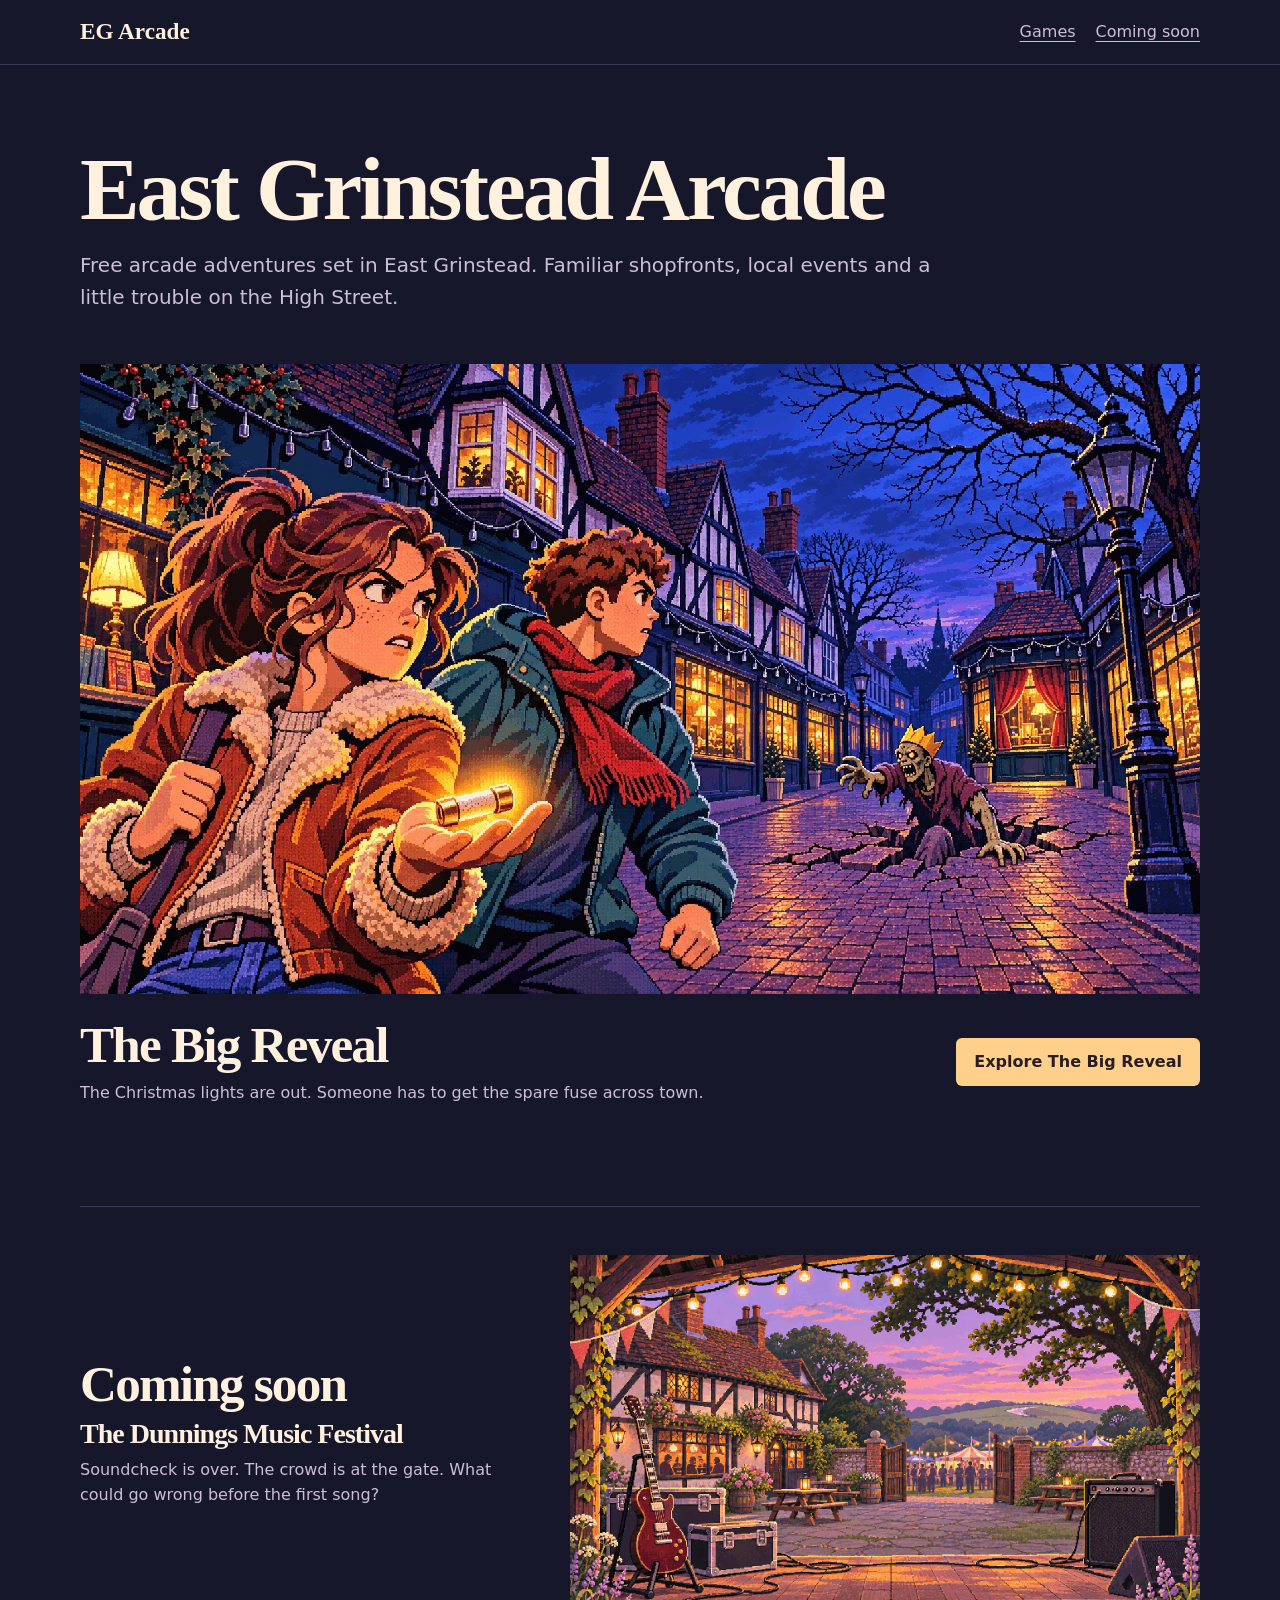
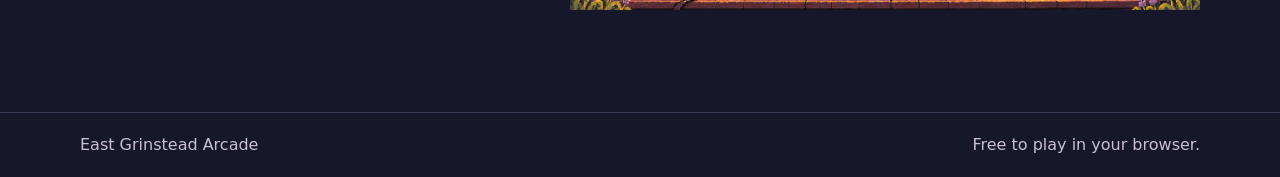
==== docs/index.html @ 41ddc4fb "Add Cloudflare Web Analytics with game start and finish page views The beacon goes on all three page" ====
<!doctype html>
<html lang="en-GB">
<head>
<meta charset="utf-8">
<meta name="referrer" content="strict-origin-when-cross-origin">
<meta http-equiv="Content-Security-Policy" content="default-src 'none'; base-uri 'none'; form-action 'none'; object-src 'none'; script-src https://static.cloudflareinsights.com; style-src 'self'; img-src 'self'; connect-src https://cloudflareinsights.com">
<meta name="viewport" content="width=device-width, initial-scale=1">
<meta name="theme-color" content="#17172b">
<link rel="icon" href="./favicon.ico" sizes="16x16 32x32 48x48" type="image/x-icon">
<title>East Grinstead Arcade · Free browser games</title>
<meta name="description" content="Free arcade games set in East Grinstead, inspired by its streets, shops and local events.">
<meta property="og:title" content="East Grinstead Arcade · Free browser games">
<meta property="og:description" content="Free arcade games set in East Grinstead, inspired by its streets, shops and local events.">
<meta property="og:image" content="https://descalzi.github.io/egarcade/media/big-reveal-poster.png">
<link rel="stylesheet" href="./arcade.css">
<!-- Cloudflare Web Analytics: replace YOUR_CLOUDFLARE_WEB_ANALYTICS_TOKEN with the site token from the Cloudflare dashboard. -->
<script defer src="https://static.cloudflareinsights.com/beacon.min.js" data-cf-beacon='{"token": "YOUR_CLOUDFLARE_WEB_ANALYTICS_TOKEN"}'></script>
</head>
<body>
<a class="skip" href="#main">Skip to main content</a>
<header><div class="wrap"><a class="brand" href="./" aria-label="East Grinstead Arcade home">EG Arcade</a>
<nav aria-label="Main"><a href="#games">Games</a><a href="#next">Coming soon</a></nav></div></header>
<main id="main" class="wrap" tabindex="-1">
  <div class="intro">
    <h1>East Grinstead Arcade</h1>
    <p>Free arcade adventures set in East Grinstead. Familiar shopfronts, local events and a little trouble on the High Street.</p>
  </div>
  <section id="games" class="featured" aria-labelledby="featured-title">
    <picture class="poster">
  <source type="image/webp" srcset="media/big-reveal-poster-small.webp 560w, media/big-reveal-poster.webp 1120w" sizes="(max-width: 600px) 92vw, (max-width: 1216px) 92vw, 1120px">
  <source media="(max-width: 600px)" srcset="media/big-reveal-poster-small.png">
  <img src="media/big-reveal-poster.png" width="1120" height="630" fetchpriority="high" alt="Lizzy holds a glowing spare fuse beside George on the High Street.">
</picture>
    <div class="title-row">
      <div class="story-copy">
        <h2 id="featured-title">The Big Reveal</h2>
        <p>The Christmas lights are out. Someone has to get the spare fuse across town.</p>
      </div>
      <a class="action" href="the-big-reveal/">Explore The Big Reveal</a>
    </div>
  </section>
  <section class="section split" id="next" aria-labelledby="next-title">
    <div class="story-copy">
      <h2 id="next-title">Coming soon</h2>
      <h3>The Dunnings Music Festival</h3>
      <p>Soundcheck is over. The crowd is at the gate. What could go wrong before the first song?</p>
    </div>
    <img class="poster" src="media/dunnings-teaser.png" width="760" height="428" loading="lazy" alt="A guitar on an empty festival stage looking out over a pub courtyard at dusk.">
  </section>
</main>
<footer><div class="wrap"><span>East Grinstead Arcade</span><span>Free to play in your browser.</span></div></footer>
</body>
</html>
---- docs/arcade.css ----
:root {
  color-scheme: dark;
  --bg: #17172b;
  --surface: #22243d;
  --line: #393b57;
  --control: #8889aa;
  --text: #fff1dd;
  --muted: #c9bfd7;
  --amber: #ffd08a;
  --ink: #281c25;
  --gutter: clamp(16px, 4vw, 48px);
  accent-color: var(--amber);
  caret-color: var(--amber);
  scrollbar-color: var(--control) var(--bg);
}
* { box-sizing: border-box; }
body { margin: 0; background: var(--bg); color: var(--text); font: 1rem/1.6 system-ui, sans-serif; }
.wrap { width: min(100% - 2 * var(--gutter), 1120px); margin-inline: auto; }
a { color: inherit; text-underline-offset: .25em; }
a:hover { text-decoration-thickness: 2px; }
:focus-visible { outline: 3px solid var(--amber); outline-offset: 4px; }
::selection { background: var(--amber); color: var(--ink); }
.skip { position: absolute; inset: 8px auto auto 12px; z-index: 2; padding: 8px; background: var(--bg); transform: translateY(-180%); }
.skip:focus { transform: none; }
header { border-bottom: 1px solid var(--line); }
header .wrap, footer .wrap { min-height: 64px; display: flex; flex-wrap: wrap; align-items: center; justify-content: space-between; gap: 8px 24px; }
nav { display: flex; flex-wrap: wrap; gap: 8px 20px; }
.brand { font: 700 1.45rem/1 Georgia, serif; text-decoration: none; display: inline-flex; align-items: center; min-height: 44px; }
nav a { display: inline-flex; align-items: center; min-height: 44px; color: var(--muted); }
main { padding-block: clamp(32px, 6vw, 84px) clamp(56px, 8vw, 104px); }
h1,h2,h3 { font-family: Georgia, serif; line-height: 1.06; letter-spacing: -.035em; margin: 0; text-wrap: balance; }
h1 { font-size: clamp(2.75rem, 7vw, 5.8rem); }
h2 { font-size: clamp(1.9rem, 4vw, 3.2rem); }
h3 { font-size: clamp(1.25rem, 2.4vw, 1.75rem); }
p { margin: 0; max-width: 68ch; text-wrap: pretty; }
.intro { display: grid; gap: 12px; margin-bottom: clamp(28px, 4vw, 52px); }
.intro p { font-size: clamp(1.05rem, 2vw, 1.25rem); color: var(--muted); }
img, picture { display: block; width: 100%; height: auto; }
figure { margin: 0; }
figcaption { margin-top: 8px; color: var(--muted); font-size: .9rem; }
.poster { background: var(--surface); }
.title-row { display: flex; flex-wrap: wrap; justify-content: space-between; align-items: center; gap: 16px 32px; }
.story-copy { display: grid; gap: 8px; }
.story-copy p { color: var(--muted); }
.featured .title-row { margin-top: 24px; }
.action { display: inline-flex; align-items: center; justify-content: center; min-height: 48px; width: fit-content; padding: 9px 18px; background: var(--amber); color: var(--ink); border-radius: 6px; font-weight: 750; text-decoration: none; touch-action: manipulation; }
.action:hover { background: #ffe1ad; }
.action:active { background: #efb972; }
.arcade-play {
  --edge: #a5614c;
  --face: #ffd08a;
  --step: polygon(6px 0, calc(100% - 6px) 0, calc(100% - 6px) 3px, calc(100% - 3px) 3px,
    calc(100% - 3px) 6px, 100% 6px, 100% calc(100% - 6px), calc(100% - 3px) calc(100% - 6px),
    calc(100% - 3px) calc(100% - 3px), calc(100% - 6px) calc(100% - 3px), calc(100% - 6px) 100%,
    6px 100%, 6px calc(100% - 3px), 3px calc(100% - 3px), 3px calc(100% - 6px), 0 calc(100% - 6px),
    0 6px, 3px 6px, 3px 3px, 6px 3px);
  position: relative;
  isolation: isolate;
  display: inline-flex;
  align-items: center;
  gap: 12px;
  width: fit-content;
  min-height: 48px;
  padding: 9px 20px;
  color: var(--ink);
  font-weight: 800;
  text-decoration: none;
  touch-action: manipulation;
}
.arcade-play::before, .arcade-play::after {
  content: "";
  position: absolute;
  clip-path: var(--step);
  pointer-events: none;
}
.arcade-play::before { inset: 0; z-index: -2; background: var(--edge); }
.arcade-play::after {
  inset: 3px;
  z-index: -1;
  background: var(--face);
  box-shadow: inset 0 2px #ffe9b9, inset 0 -3px #cf8e5f;
}
.arcade-play:hover { --face: #ffe1a8; }
.arcade-play:active { --face: #edb779; }
.arcade-play-icon {
  width: 12px;
  height: 14px;
  background: currentColor;
  clip-path: polygon(0 0, 3px 0, 3px 2px, 6px 2px, 6px 4px, 9px 4px, 9px 6px, 12px 6px, 12px 8px,
    9px 8px, 9px 10px, 6px 10px, 6px 12px, 3px 12px, 3px 14px, 0 14px);
}
.section-play { margin-top: 24px; }
.section { margin-top: clamp(48px, 8vw, 100px); padding-top: clamp(24px, 4vw, 48px); border-top: 1px solid var(--line); }
.split { display: grid; gap: 24px 40px; align-items: center; }
.split .story-copy { align-content: start; }
.game-intro { display: grid; gap: clamp(16px, 3vw, 32px); }
.game-intro > p { color: var(--muted); }
.game-intro .title-row h1 { font-size: clamp(2.75rem, 7vw, 5.4rem); }
.gallery { display: grid; gap: 24px; margin-top: 24px; }
.gallery img { image-rendering: pixelated; }
.controls { display: grid; gap: 20px 32px; margin: 24px 0 0; }
.controls dt { font-weight: bold; margin-bottom: 4px; }
.controls dd { margin: 0; color: var(--muted); }
footer { border-top: 1px solid var(--line); color: var(--muted); }
footer .wrap { padding-block: 12px; }
@media (min-width: 760px) {
  .split { grid-template-columns: minmax(0, 5fr) minmax(0, 7fr); }
  .gallery, .controls { grid-template-columns: repeat(2, minmax(0, 1fr)); }
}
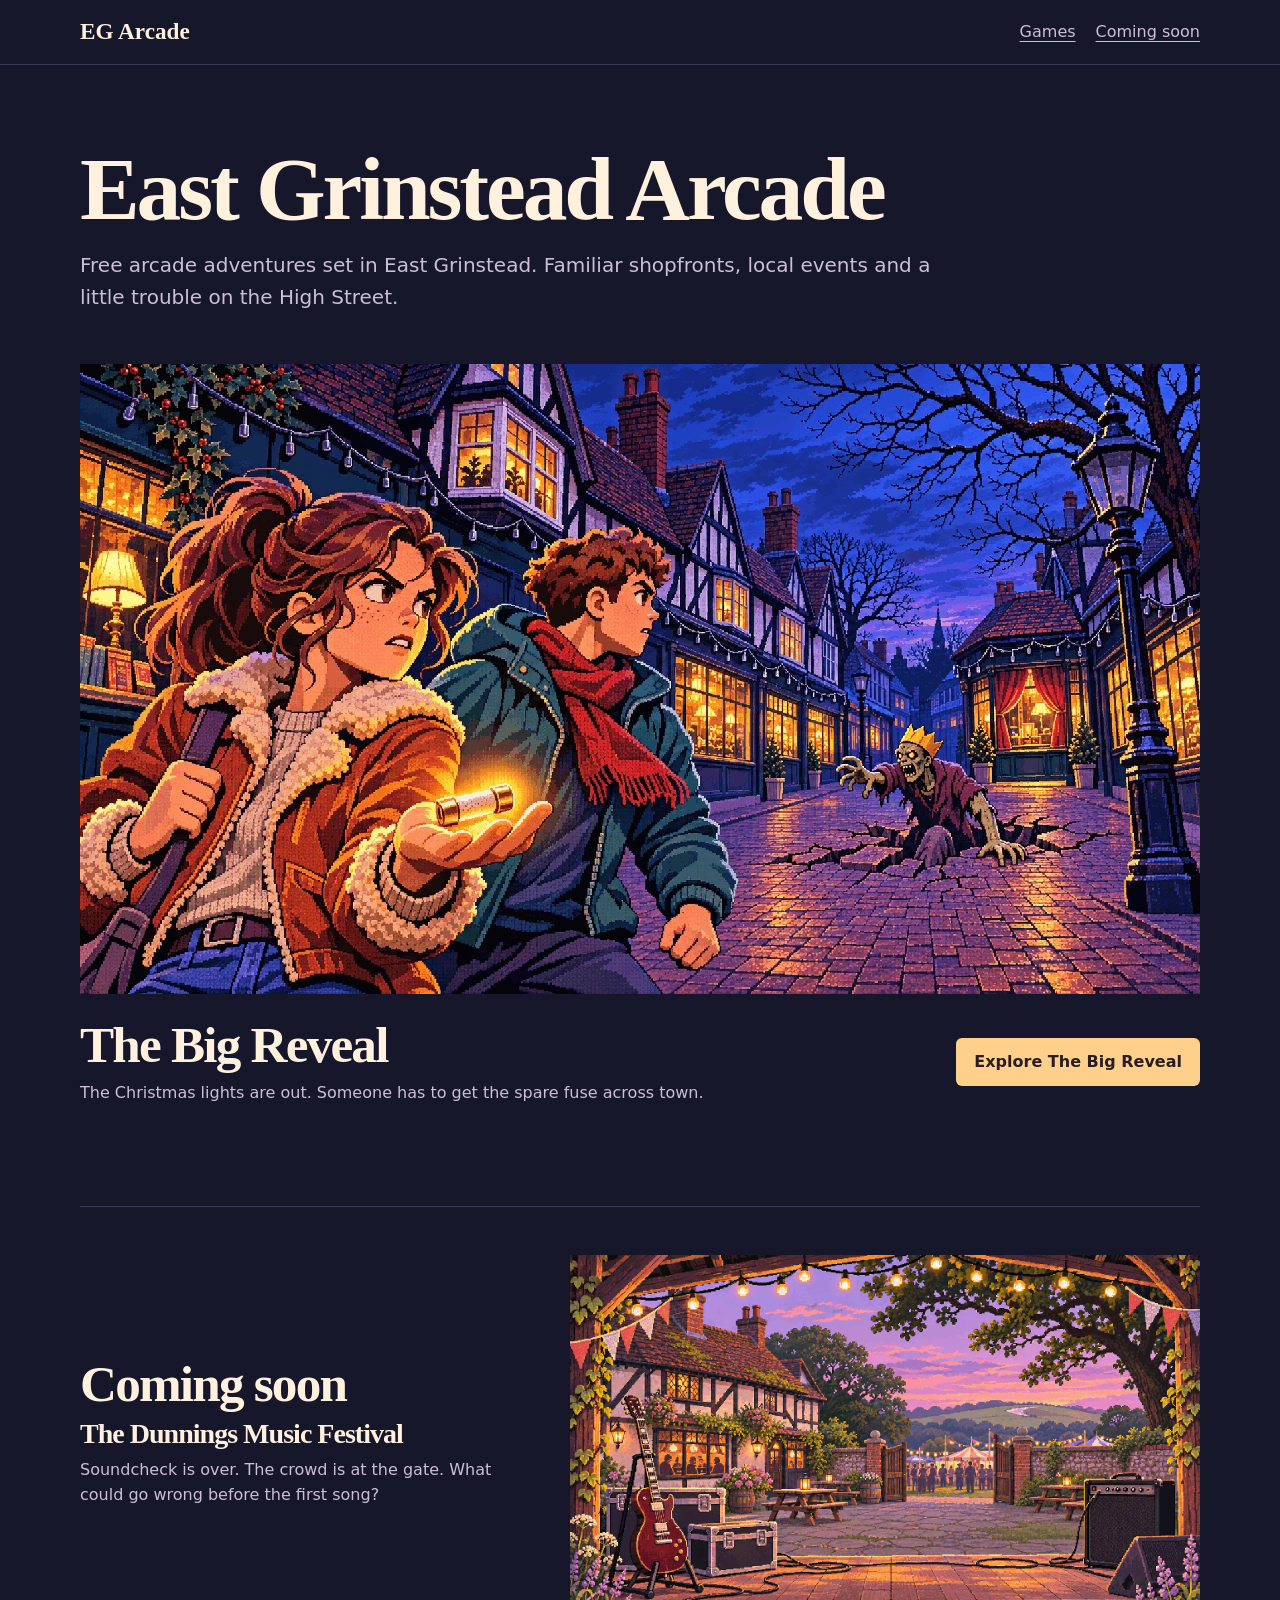
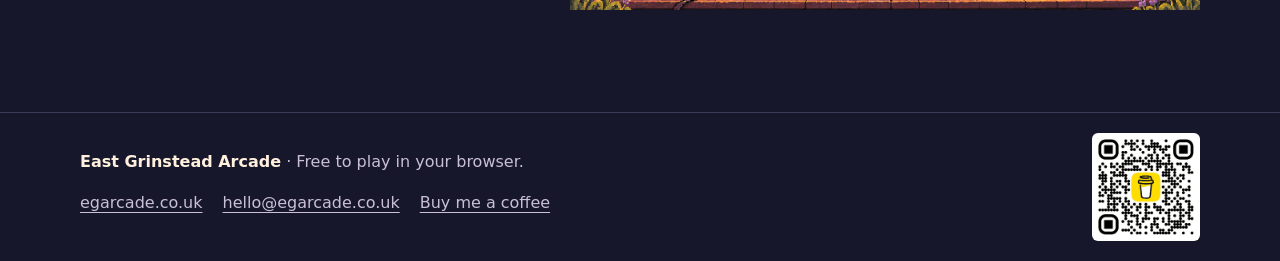
==== commit 0d8a3006: "Add contact footer and point share links at egarcade.co.uk Footer on every page with the domain, hel" ====
--- a/docs/index.html
+++ b/docs/index.html
@@ -11,10 +11,8 @@
 <meta name="description" content="Free arcade games set in East Grinstead, inspired by its streets, shops and local events.">
 <meta property="og:title" content="East Grinstead Arcade · Free browser games">
 <meta property="og:description" content="Free arcade games set in East Grinstead, inspired by its streets, shops and local events.">
-<meta property="og:image" content="https://descalzi.github.io/egarcade/media/big-reveal-poster.png">
+<meta property="og:image" content="https://egarcade.co.uk/media/big-reveal-poster.png">
 <link rel="stylesheet" href="./arcade.css">
-<!-- Cloudflare Web Analytics: replace YOUR_CLOUDFLARE_WEB_ANALYTICS_TOKEN with the site token from the Cloudflare dashboard. -->
-<script defer src="https://static.cloudflareinsights.com/beacon.min.js" data-cf-beacon='{"token": "YOUR_CLOUDFLARE_WEB_ANALYTICS_TOKEN"}'></script>
 </head>
 <body>
 <a class="skip" href="#main">Skip to main content</a>
@@ -48,6 +46,10 @@
     <img class="poster" src="media/dunnings-teaser.png" width="760" height="428" loading="lazy" alt="A guitar on an empty festival stage looking out over a pub courtyard at dusk.">
   </section>
 </main>
-<footer><div class="wrap"><span>East Grinstead Arcade</span><span>Free to play in your browser.</span></div></footer>
+<footer><div class="wrap">
+  <div class="footer-copy"><p><strong>East Grinstead Arcade</strong> · Free to play in your browser.</p>
+  <ul class="footer-links" aria-label="Contact and support"><li><a href="https://egarcade.co.uk/">egarcade.co.uk</a></li><li><a href="mailto:hello@egarcade.co.uk">hello@egarcade.co.uk</a></li><li><a href="https://buymeacoffee.com/martindesc">Buy me a coffee</a></li></ul></div>
+  <a class="footer-qr" href="https://buymeacoffee.com/martindesc"><img src="media/buy-me-a-coffee-qr.png" width="96" height="96" loading="lazy" alt="QR code for Buy Me a Coffee"></a>
+</div></footer>
 </body>
 </html>
--- a/docs/arcade.css
+++ b/docs/arcade.css
@@ -102,8 +102,15 @@
 .controls dt { font-weight: bold; margin-bottom: 4px; }
 .controls dd { margin: 0; color: var(--muted); }
 footer { border-top: 1px solid var(--line); color: var(--muted); }
-footer .wrap { padding-block: 12px; }
+footer .wrap { padding-block: 20px; }
+footer strong { color: var(--text); }
+.footer-copy { display: grid; gap: 6px; }
+.footer-links { display: flex; flex-wrap: wrap; gap: 0 20px; margin: 0; padding: 0; list-style: none; }
+.footer-links a { display: inline-flex; align-items: center; min-height: 44px; }
+.footer-qr { display: none; padding: 6px; background: #fff; border-radius: 6px; }
+.footer-qr img { width: 96px; height: 96px; }
 @media (min-width: 760px) {
   .split { grid-template-columns: minmax(0, 5fr) minmax(0, 7fr); }
   .gallery, .controls { grid-template-columns: repeat(2, minmax(0, 1fr)); }
+  .footer-qr { display: block; }
 }
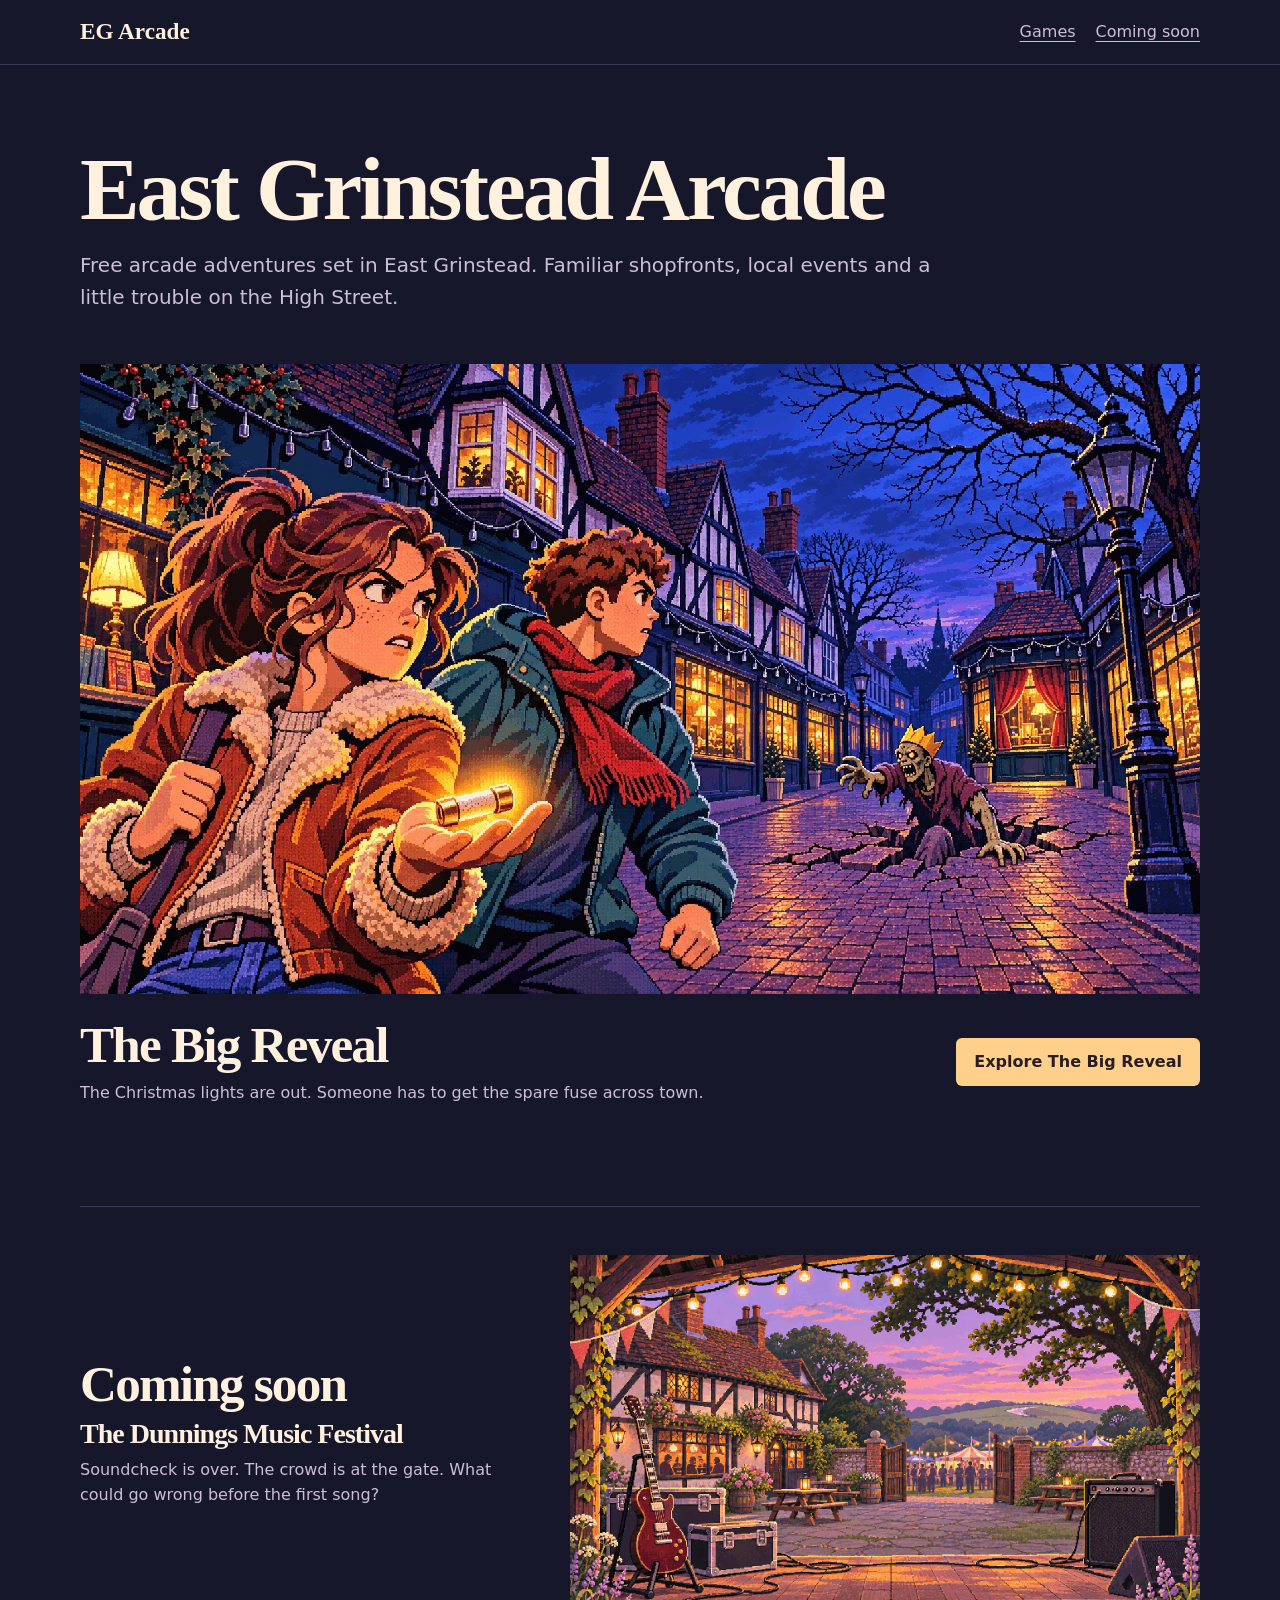
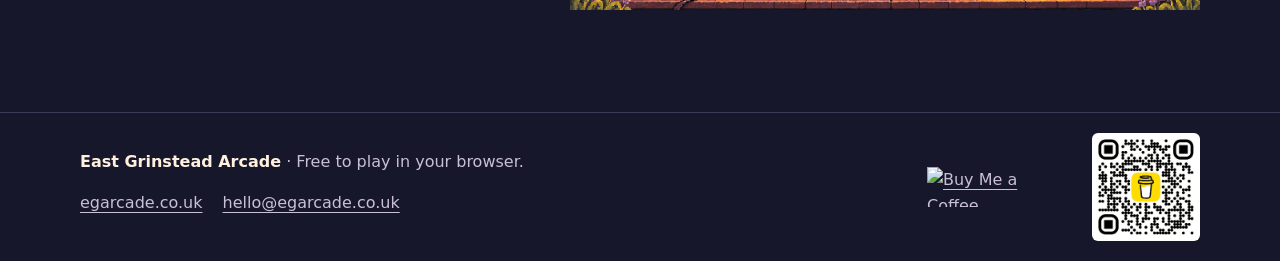
==== commit 2363c96b: "Use the official Buy Me a Coffee button on the home page The button image loads from cdn.buymeacoffe" ====
--- a/docs/index.html
+++ b/docs/index.html
@@ -3,7 +3,7 @@
 <head>
 <meta charset="utf-8">
 <meta name="referrer" content="strict-origin-when-cross-origin">
-<meta http-equiv="Content-Security-Policy" content="default-src 'none'; base-uri 'none'; form-action 'none'; object-src 'none'; script-src https://static.cloudflareinsights.com; style-src 'self'; img-src 'self'; connect-src https://cloudflareinsights.com">
+<meta http-equiv="Content-Security-Policy" content="default-src 'none'; base-uri 'none'; form-action 'none'; object-src 'none'; script-src https://static.cloudflareinsights.com; style-src 'self'; img-src 'self' https://cdn.buymeacoffee.com; connect-src https://cloudflareinsights.com">
 <meta name="viewport" content="width=device-width, initial-scale=1">
 <meta name="theme-color" content="#17172b">
 <link rel="icon" href="./favicon.ico" sizes="16x16 32x32 48x48" type="image/x-icon">
@@ -48,8 +48,11 @@
 </main>
 <footer><div class="wrap">
   <div class="footer-copy"><p><strong>East Grinstead Arcade</strong> · Free to play in your browser.</p>
-  <ul class="footer-links" aria-label="Contact and support"><li><a href="https://egarcade.co.uk/">egarcade.co.uk</a></li><li><a href="mailto:hello@egarcade.co.uk">hello@egarcade.co.uk</a></li><li><a href="https://buymeacoffee.com/martindesc">Buy me a coffee</a></li></ul></div>
-  <a class="footer-qr" href="https://buymeacoffee.com/martindesc"><img src="media/buy-me-a-coffee-qr.png" width="96" height="96" loading="lazy" alt="QR code for Buy Me a Coffee"></a>
+  <ul class="footer-links" aria-label="Contact and support"><li><a href="https://egarcade.co.uk/">egarcade.co.uk</a></li><li><a href="mailto:hello@egarcade.co.uk">hello@egarcade.co.uk</a></li></ul></div>
+  <div class="footer-support">
+    <a class="bmc-button" href="https://www.buymeacoffee.com/martindesc" target="_blank" rel="noopener"><img src="https://cdn.buymeacoffee.com/buttons/v2/default-yellow.png" width="145" height="40" loading="lazy" alt="Buy Me a Coffee"></a>
+    <a class="footer-qr" href="https://www.buymeacoffee.com/martindesc" target="_blank" rel="noopener"><img src="media/buy-me-a-coffee-qr.png" width="96" height="96" loading="lazy" alt="QR code for Buy Me a Coffee"></a>
+  </div>
 </div></footer>
 </body>
 </html>
--- a/docs/arcade.css
+++ b/docs/arcade.css
@@ -107,6 +107,9 @@
 .footer-copy { display: grid; gap: 6px; }
 .footer-links { display: flex; flex-wrap: wrap; gap: 0 20px; margin: 0; padding: 0; list-style: none; }
 .footer-links a { display: inline-flex; align-items: center; min-height: 44px; }
+.footer-support { display: flex; align-items: center; gap: 20px; }
+.bmc-button { display: block; border-radius: 8px; }
+.bmc-button img { width: 145px; height: 40px; }
 .footer-qr { display: none; padding: 6px; background: #fff; border-radius: 6px; }
 .footer-qr img { width: 96px; height: 96px; }
 @media (min-width: 760px) {
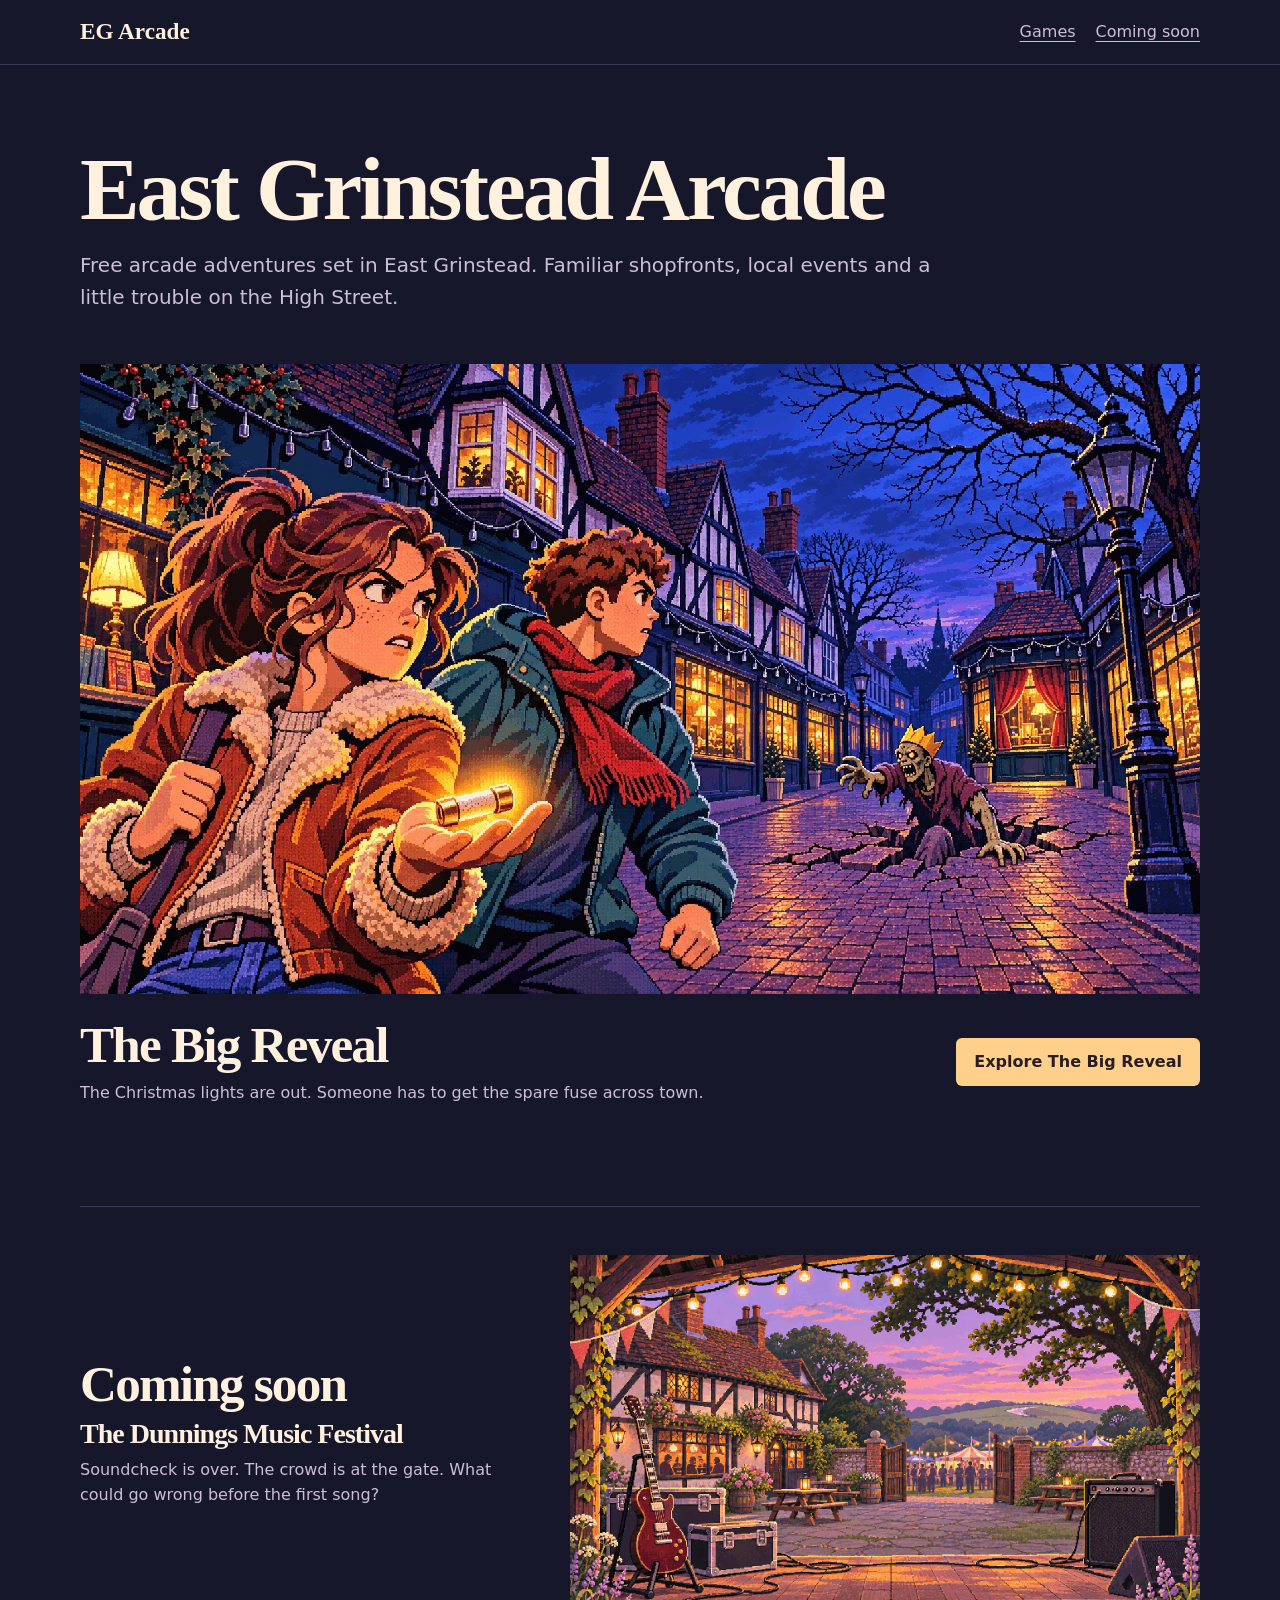
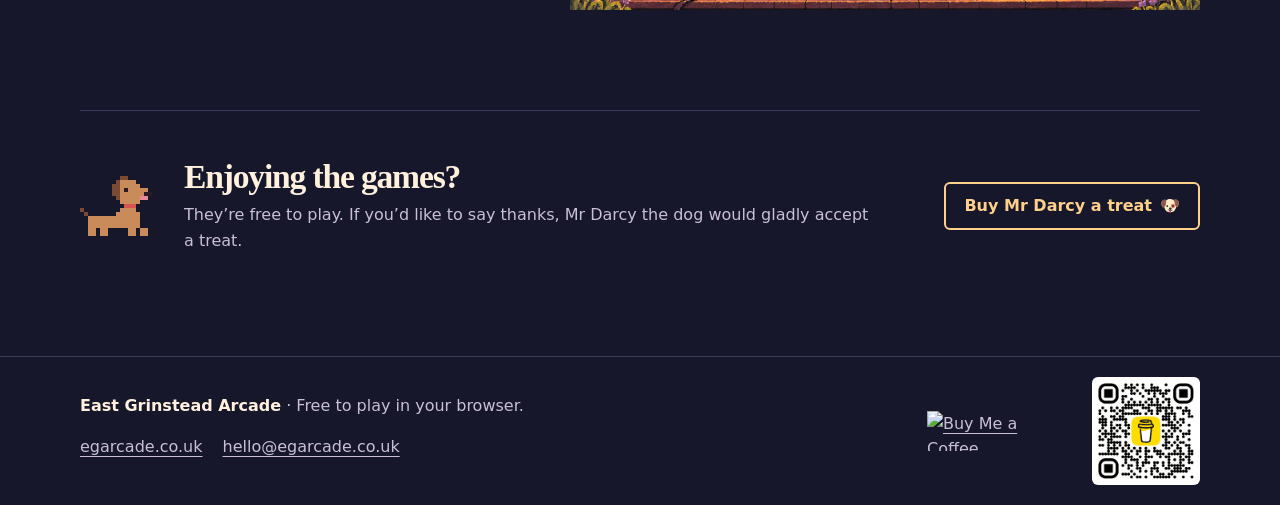
==== commit d1f7934d: "Add a Mr Darcy support section to the home page A short, friendly note below the games with a small " ====
--- a/docs/index.html
+++ b/docs/index.html
@@ -45,6 +45,14 @@
     </div>
     <img class="poster" src="media/dunnings-teaser.png" width="760" height="428" loading="lazy" alt="A guitar on an empty festival stage looking out over a pub courtyard at dusk.">
   </section>
+  <section class="section support" aria-labelledby="support-title">
+    <svg class="darcy" viewBox="0 0 20 15" width="80" height="60" shape-rendering="crispEdges" aria-hidden="true" focusable="false"><rect x="10" y="0" width="2" height="1" fill="#7a4a32"/><rect x="9" y="1" width="1" height="1" fill="#7a4a32"/><rect x="10" y="1" width="4" height="1" fill="#c98b5a"/><rect x="8" y="2" width="2" height="1" fill="#7a4a32"/><rect x="10" y="2" width="5" height="1" fill="#c98b5a"/><rect x="8" y="3" width="2" height="1" fill="#7a4a32"/><rect x="10" y="3" width="1" height="1" fill="#c98b5a"/><rect x="11" y="3" width="1" height="1" fill="#281c25"/><rect x="12" y="3" width="5" height="1" fill="#c98b5a"/><rect x="8" y="4" width="2" height="1" fill="#7a4a32"/><rect x="10" y="4" width="6" height="1" fill="#c98b5a"/><rect x="16" y="4" width="2" height="1" fill="#281c25"/><rect x="9" y="5" width="1" height="1" fill="#7a4a32"/><rect x="10" y="5" width="5" height="1" fill="#c98b5a"/><rect x="15" y="5" width="2" height="1" fill="#e88a9a"/><rect x="10" y="6" width="5" height="1" fill="#c98b5a"/><rect x="11" y="7" width="3" height="1" fill="#d9534f"/><rect x="0" y="8" width="1" height="1" fill="#7a4a32"/><rect x="10" y="8" width="4" height="1" fill="#c98b5a"/><rect x="1" y="9" width="1" height="1" fill="#7a4a32"/><rect x="9" y="9" width="6" height="1" fill="#c98b5a"/><rect x="2" y="10" width="13" height="1" fill="#c98b5a"/><rect x="2" y="11" width="13" height="1" fill="#c98b5a"/><rect x="2" y="12" width="13" height="1" fill="#c98b5a"/><rect x="2" y="13" width="2" height="1" fill="#c98b5a"/><rect x="5" y="13" width="2" height="1" fill="#c98b5a"/><rect x="12" y="13" width="2" height="1" fill="#c98b5a"/><rect x="15" y="13" width="2" height="1" fill="#c98b5a"/><rect x="2" y="14" width="2" height="1" fill="#c98b5a"/><rect x="5" y="14" width="2" height="1" fill="#c98b5a"/><rect x="12" y="14" width="2" height="1" fill="#c98b5a"/><rect x="15" y="14" width="2" height="1" fill="#c98b5a"/></svg>
+    <div class="story-copy">
+      <h2 id="support-title">Enjoying the games?</h2>
+      <p>They’re free to play. If you’d like to say thanks, Mr Darcy the dog would gladly accept a treat.</p>
+    </div>
+    <a class="support-link" href="https://www.buymeacoffee.com/martindesc" target="_blank" rel="noopener">Buy Mr Darcy a treat <span aria-hidden="true">🐶</span></a>
+  </section>
 </main>
 <footer><div class="wrap">
   <div class="footer-copy"><p><strong>East Grinstead Arcade</strong> · Free to play in your browser.</p>
--- a/docs/arcade.css
+++ b/docs/arcade.css
@@ -101,6 +101,12 @@
 .controls { display: grid; gap: 20px 32px; margin: 24px 0 0; }
 .controls dt { font-weight: bold; margin-bottom: 4px; }
 .controls dd { margin: 0; color: var(--muted); }
+.support { display: flex; flex-wrap: wrap; align-items: center; gap: 16px 24px; }
+.support .story-copy { flex: 1 1 280px; }
+.support h2 { font-size: clamp(1.5rem, 3vw, 2.1rem); }
+.darcy { flex: none; width: 80px; height: 60px; }
+.support-link { display: inline-flex; align-items: center; gap: 8px; min-height: 48px; padding: 9px 18px; border: 2px solid var(--amber); border-radius: 6px; color: var(--amber); font-weight: 750; text-decoration: none; touch-action: manipulation; }
+.support-link:hover { background: rgba(255, 208, 138, .12); }
 footer { border-top: 1px solid var(--line); color: var(--muted); }
 footer .wrap { padding-block: 20px; }
 footer strong { color: var(--text); }
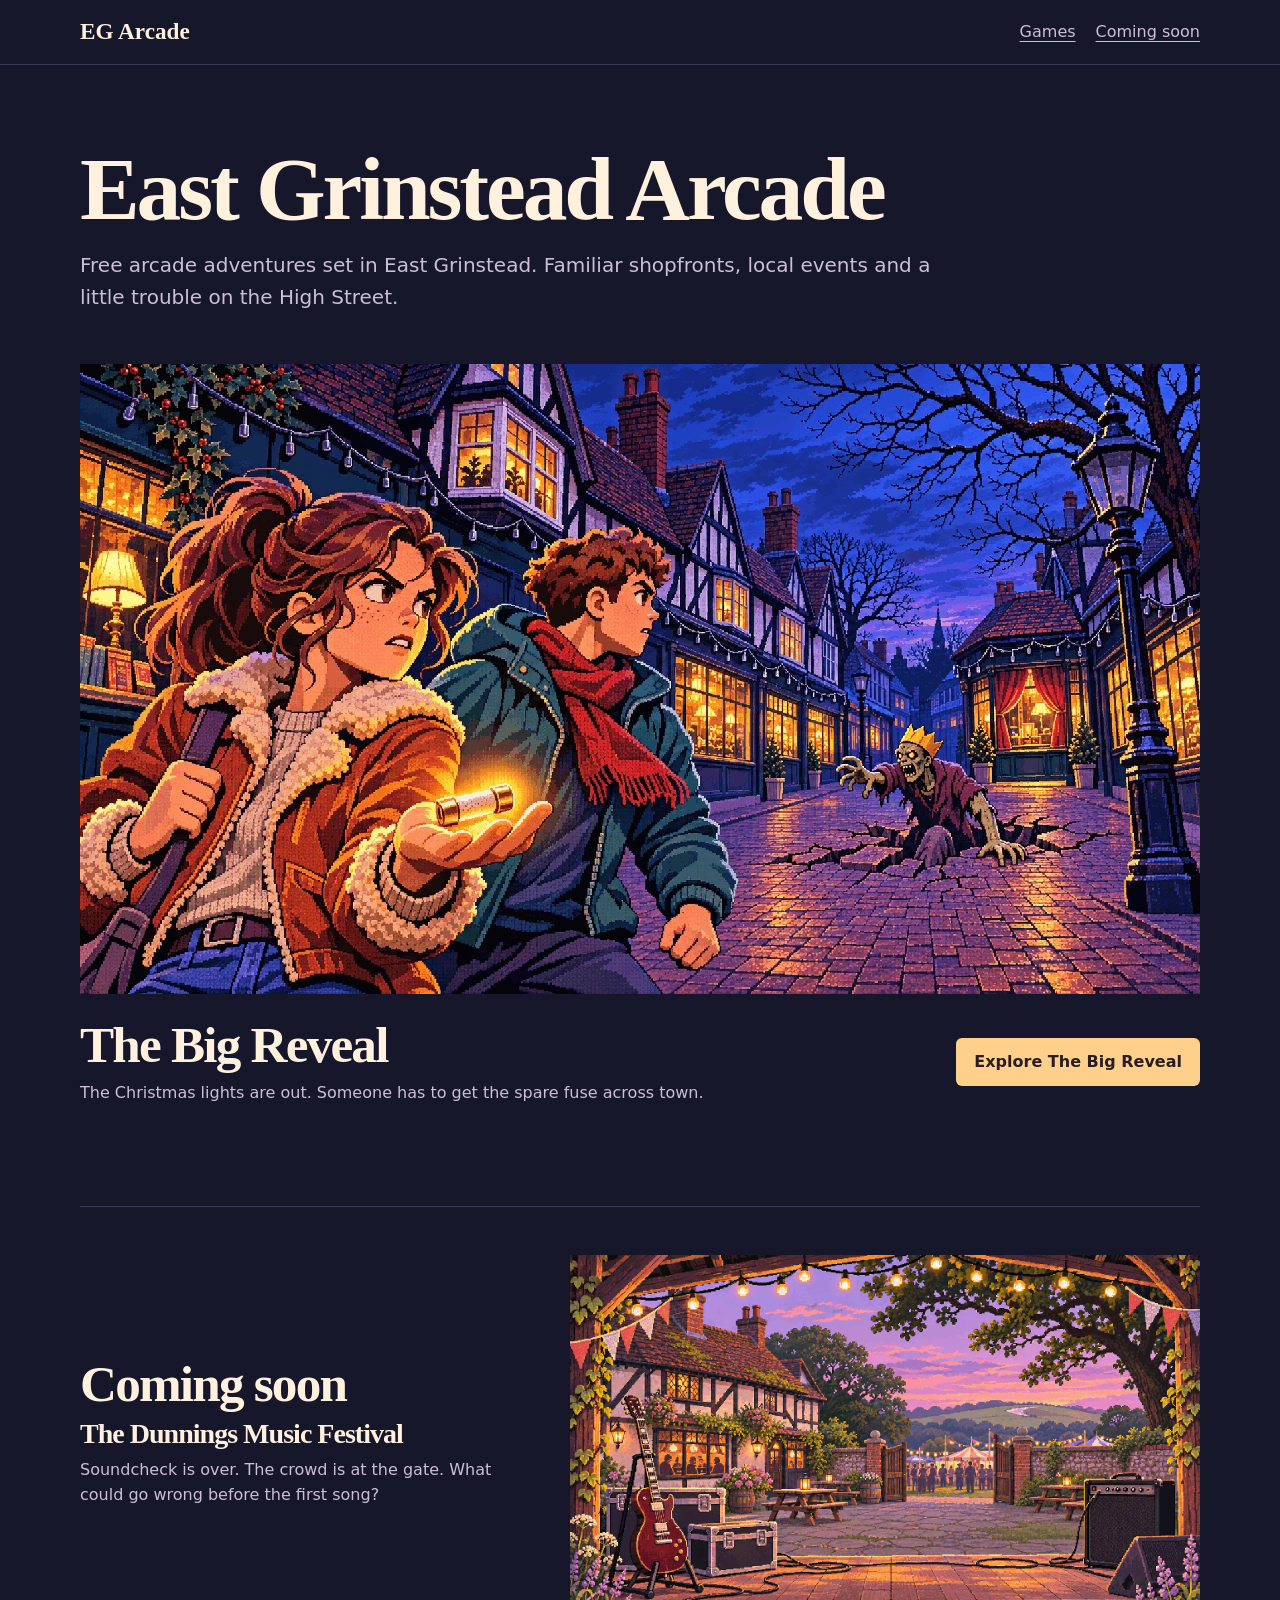
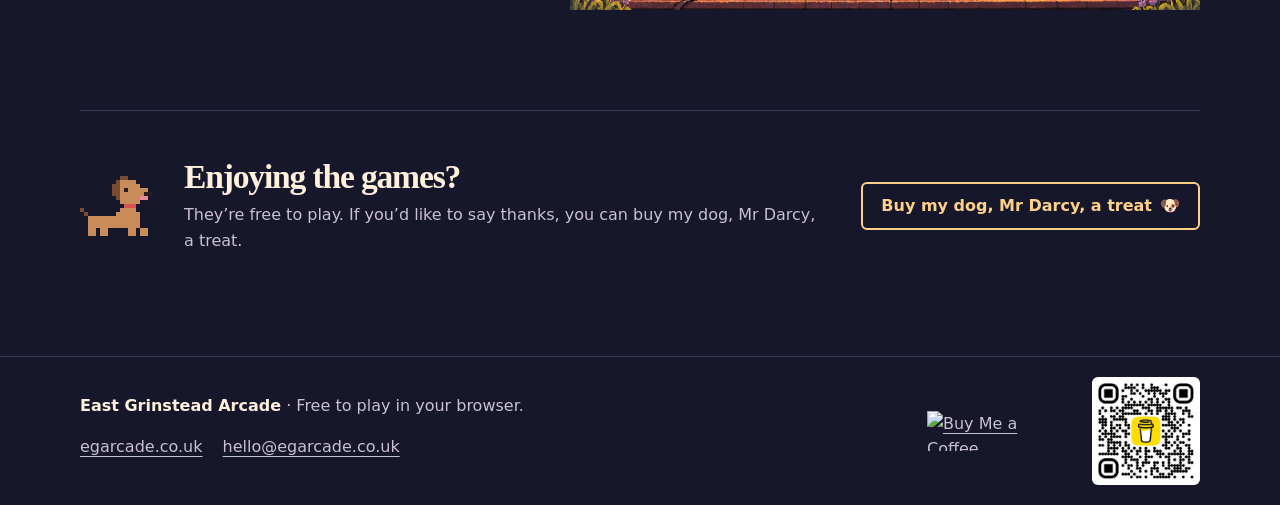
==== commit 3d1a8300: "Make it clear Mr Darcy is Martin's dog Co-Authored-By: Claude Opus 5.5 <noreply@anthropic.com> Claud" ====
--- a/docs/index.html
+++ b/docs/index.html
@@ -49,9 +49,9 @@
     <svg class="darcy" viewBox="0 0 20 15" width="80" height="60" shape-rendering="crispEdges" aria-hidden="true" focusable="false"><rect x="10" y="0" width="2" height="1" fill="#7a4a32"/><rect x="9" y="1" width="1" height="1" fill="#7a4a32"/><rect x="10" y="1" width="4" height="1" fill="#c98b5a"/><rect x="8" y="2" width="2" height="1" fill="#7a4a32"/><rect x="10" y="2" width="5" height="1" fill="#c98b5a"/><rect x="8" y="3" width="2" height="1" fill="#7a4a32"/><rect x="10" y="3" width="1" height="1" fill="#c98b5a"/><rect x="11" y="3" width="1" height="1" fill="#281c25"/><rect x="12" y="3" width="5" height="1" fill="#c98b5a"/><rect x="8" y="4" width="2" height="1" fill="#7a4a32"/><rect x="10" y="4" width="6" height="1" fill="#c98b5a"/><rect x="16" y="4" width="2" height="1" fill="#281c25"/><rect x="9" y="5" width="1" height="1" fill="#7a4a32"/><rect x="10" y="5" width="5" height="1" fill="#c98b5a"/><rect x="15" y="5" width="2" height="1" fill="#e88a9a"/><rect x="10" y="6" width="5" height="1" fill="#c98b5a"/><rect x="11" y="7" width="3" height="1" fill="#d9534f"/><rect x="0" y="8" width="1" height="1" fill="#7a4a32"/><rect x="10" y="8" width="4" height="1" fill="#c98b5a"/><rect x="1" y="9" width="1" height="1" fill="#7a4a32"/><rect x="9" y="9" width="6" height="1" fill="#c98b5a"/><rect x="2" y="10" width="13" height="1" fill="#c98b5a"/><rect x="2" y="11" width="13" height="1" fill="#c98b5a"/><rect x="2" y="12" width="13" height="1" fill="#c98b5a"/><rect x="2" y="13" width="2" height="1" fill="#c98b5a"/><rect x="5" y="13" width="2" height="1" fill="#c98b5a"/><rect x="12" y="13" width="2" height="1" fill="#c98b5a"/><rect x="15" y="13" width="2" height="1" fill="#c98b5a"/><rect x="2" y="14" width="2" height="1" fill="#c98b5a"/><rect x="5" y="14" width="2" height="1" fill="#c98b5a"/><rect x="12" y="14" width="2" height="1" fill="#c98b5a"/><rect x="15" y="14" width="2" height="1" fill="#c98b5a"/></svg>
     <div class="story-copy">
       <h2 id="support-title">Enjoying the games?</h2>
-      <p>They’re free to play. If you’d like to say thanks, Mr Darcy the dog would gladly accept a treat.</p>
+      <p>They’re free to play. If you’d like to say thanks, you can buy my dog, Mr Darcy, a treat.</p>
     </div>
-    <a class="support-link" href="https://www.buymeacoffee.com/martindesc" target="_blank" rel="noopener">Buy Mr Darcy a treat <span aria-hidden="true">🐶</span></a>
+    <a class="support-link" href="https://www.buymeacoffee.com/martindesc" target="_blank" rel="noopener">Buy my dog, Mr Darcy, a treat <span aria-hidden="true">🐶</span></a>
   </section>
 </main>
 <footer><div class="wrap">
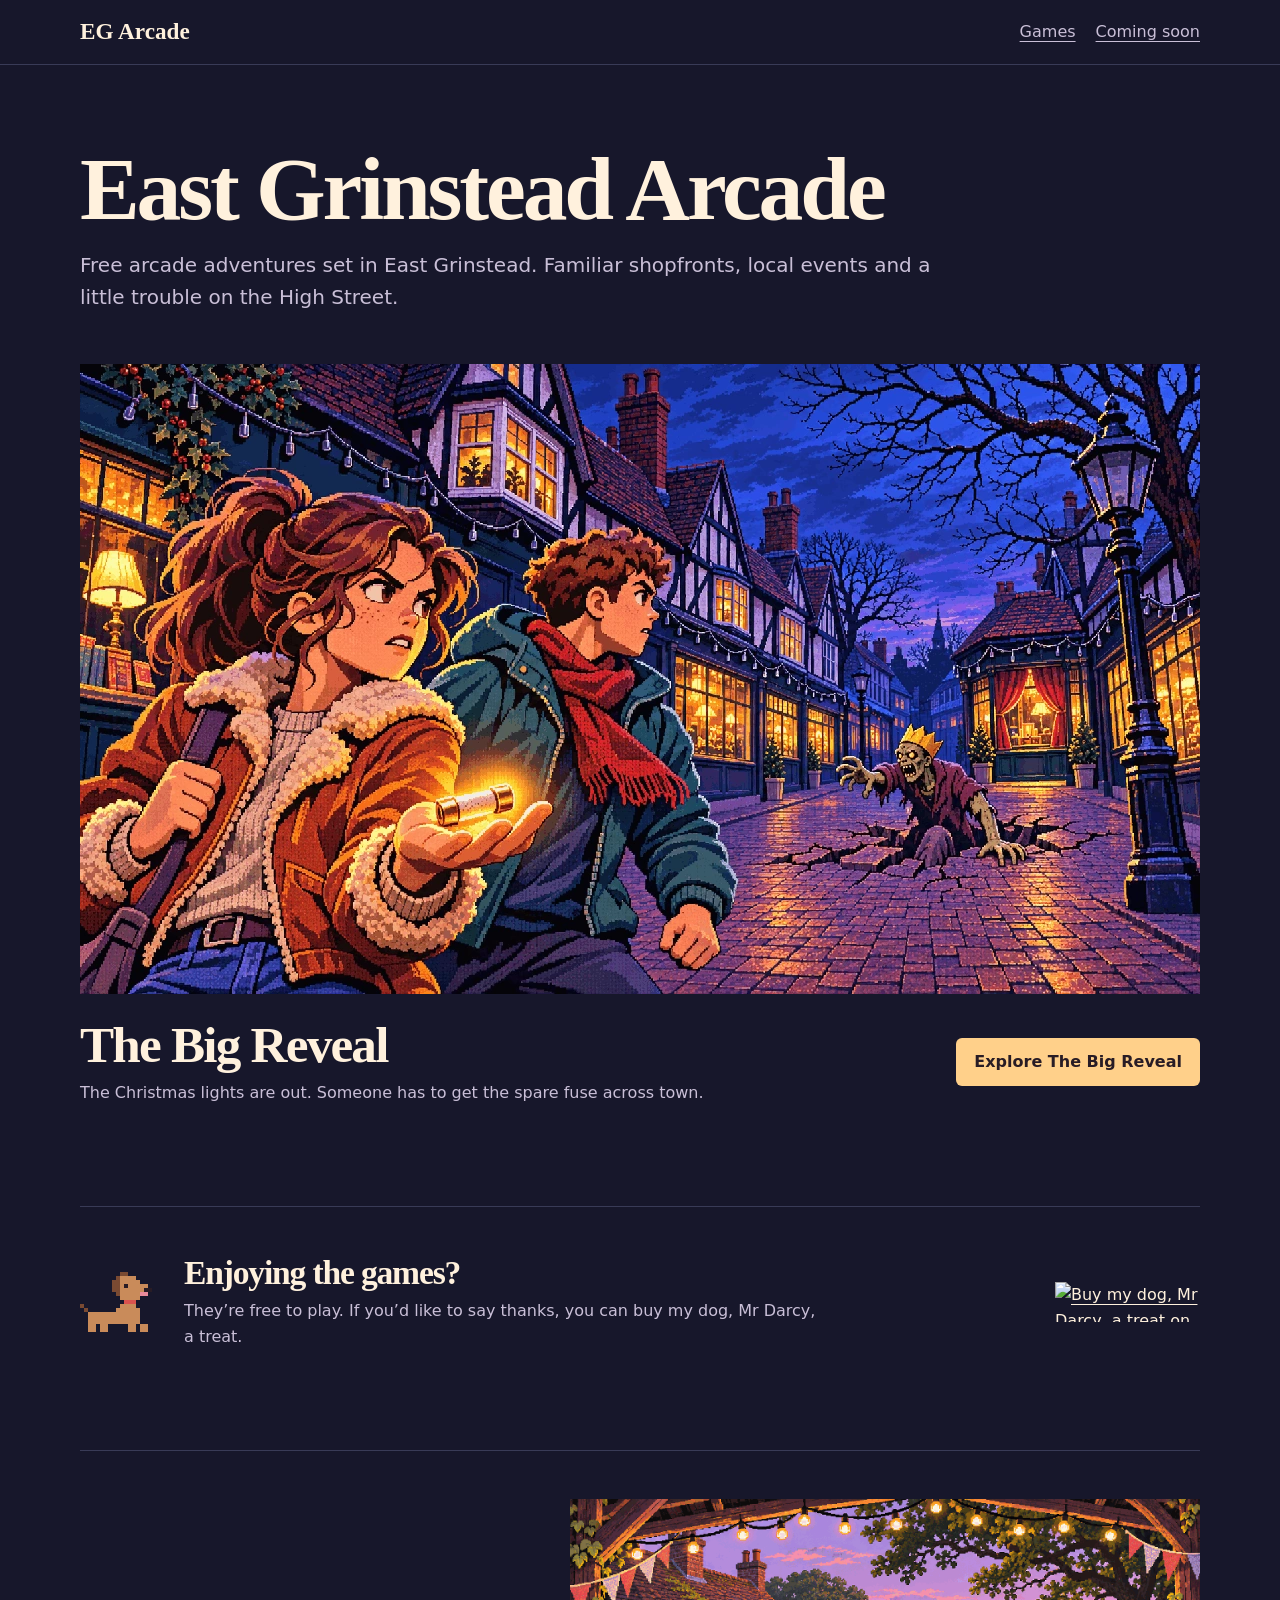
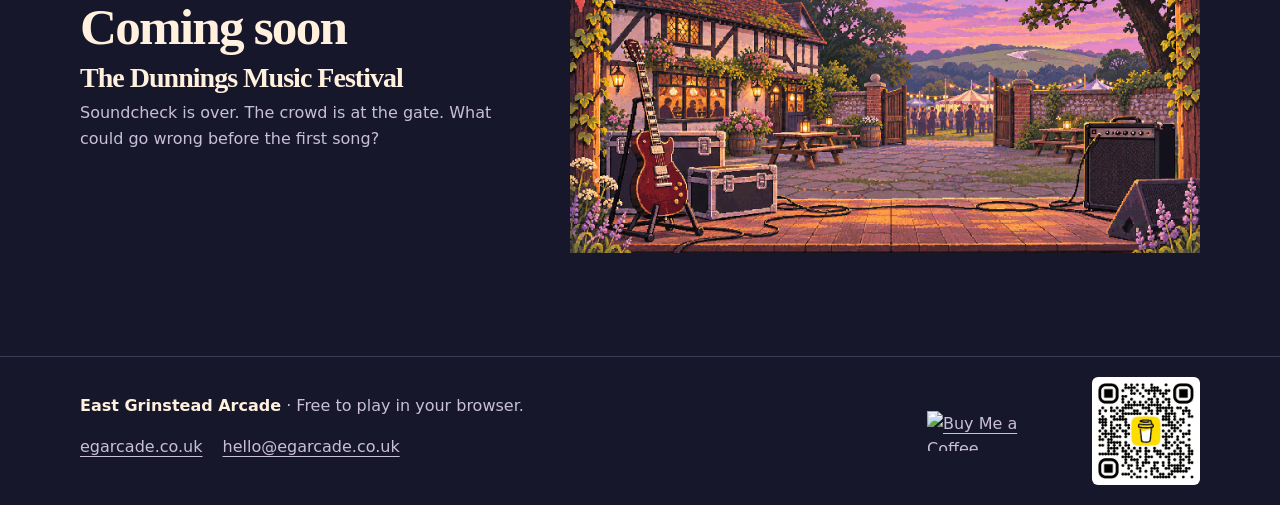
==== commit 10a68a54: "Use the Buy Me a Coffee button in the Mr Darcy section and move it above Coming soon Co-Authored-By:" ====
--- a/docs/index.html
+++ b/docs/index.html
@@ -37,6 +37,14 @@
       <a class="action" href="the-big-reveal/">Explore The Big Reveal</a>
     </div>
   </section>
+  <section class="section support" aria-labelledby="support-title">
+    <svg class="darcy" viewBox="0 0 20 15" width="80" height="60" shape-rendering="crispEdges" aria-hidden="true" focusable="false"><rect x="10" y="0" width="2" height="1" fill="#7a4a32"/><rect x="9" y="1" width="1" height="1" fill="#7a4a32"/><rect x="10" y="1" width="4" height="1" fill="#c98b5a"/><rect x="8" y="2" width="2" height="1" fill="#7a4a32"/><rect x="10" y="2" width="5" height="1" fill="#c98b5a"/><rect x="8" y="3" width="2" height="1" fill="#7a4a32"/><rect x="10" y="3" width="1" height="1" fill="#c98b5a"/><rect x="11" y="3" width="1" height="1" fill="#281c25"/><rect x="12" y="3" width="5" height="1" fill="#c98b5a"/><rect x="8" y="4" width="2" height="1" fill="#7a4a32"/><rect x="10" y="4" width="6" height="1" fill="#c98b5a"/><rect x="16" y="4" width="2" height="1" fill="#281c25"/><rect x="9" y="5" width="1" height="1" fill="#7a4a32"/><rect x="10" y="5" width="5" height="1" fill="#c98b5a"/><rect x="15" y="5" width="2" height="1" fill="#e88a9a"/><rect x="10" y="6" width="5" height="1" fill="#c98b5a"/><rect x="11" y="7" width="3" height="1" fill="#d9534f"/><rect x="0" y="8" width="1" height="1" fill="#7a4a32"/><rect x="10" y="8" width="4" height="1" fill="#c98b5a"/><rect x="1" y="9" width="1" height="1" fill="#7a4a32"/><rect x="9" y="9" width="6" height="1" fill="#c98b5a"/><rect x="2" y="10" width="13" height="1" fill="#c98b5a"/><rect x="2" y="11" width="13" height="1" fill="#c98b5a"/><rect x="2" y="12" width="13" height="1" fill="#c98b5a"/><rect x="2" y="13" width="2" height="1" fill="#c98b5a"/><rect x="5" y="13" width="2" height="1" fill="#c98b5a"/><rect x="12" y="13" width="2" height="1" fill="#c98b5a"/><rect x="15" y="13" width="2" height="1" fill="#c98b5a"/><rect x="2" y="14" width="2" height="1" fill="#c98b5a"/><rect x="5" y="14" width="2" height="1" fill="#c98b5a"/><rect x="12" y="14" width="2" height="1" fill="#c98b5a"/><rect x="15" y="14" width="2" height="1" fill="#c98b5a"/></svg>
+    <div class="story-copy">
+      <h2 id="support-title">Enjoying the games?</h2>
+      <p>They’re free to play. If you’d like to say thanks, you can buy my dog, Mr Darcy, a treat.</p>
+    </div>
+    <a class="bmc-button" href="https://www.buymeacoffee.com/martindesc" target="_blank" rel="noopener"><img src="https://cdn.buymeacoffee.com/buttons/v2/default-yellow.png" width="145" height="40" loading="lazy" alt="Buy my dog, Mr Darcy, a treat on Buy Me a Coffee"></a>
+  </section>
   <section class="section split" id="next" aria-labelledby="next-title">
     <div class="story-copy">
       <h2 id="next-title">Coming soon</h2>
@@ -44,14 +52,6 @@
       <p>Soundcheck is over. The crowd is at the gate. What could go wrong before the first song?</p>
     </div>
     <img class="poster" src="media/dunnings-teaser.png" width="760" height="428" loading="lazy" alt="A guitar on an empty festival stage looking out over a pub courtyard at dusk.">
-  </section>
-  <section class="section support" aria-labelledby="support-title">
-    <svg class="darcy" viewBox="0 0 20 15" width="80" height="60" shape-rendering="crispEdges" aria-hidden="true" focusable="false"><rect x="10" y="0" width="2" height="1" fill="#7a4a32"/><rect x="9" y="1" width="1" height="1" fill="#7a4a32"/><rect x="10" y="1" width="4" height="1" fill="#c98b5a"/><rect x="8" y="2" width="2" height="1" fill="#7a4a32"/><rect x="10" y="2" width="5" height="1" fill="#c98b5a"/><rect x="8" y="3" width="2" height="1" fill="#7a4a32"/><rect x="10" y="3" width="1" height="1" fill="#c98b5a"/><rect x="11" y="3" width="1" height="1" fill="#281c25"/><rect x="12" y="3" width="5" height="1" fill="#c98b5a"/><rect x="8" y="4" width="2" height="1" fill="#7a4a32"/><rect x="10" y="4" width="6" height="1" fill="#c98b5a"/><rect x="16" y="4" width="2" height="1" fill="#281c25"/><rect x="9" y="5" width="1" height="1" fill="#7a4a32"/><rect x="10" y="5" width="5" height="1" fill="#c98b5a"/><rect x="15" y="5" width="2" height="1" fill="#e88a9a"/><rect x="10" y="6" width="5" height="1" fill="#c98b5a"/><rect x="11" y="7" width="3" height="1" fill="#d9534f"/><rect x="0" y="8" width="1" height="1" fill="#7a4a32"/><rect x="10" y="8" width="4" height="1" fill="#c98b5a"/><rect x="1" y="9" width="1" height="1" fill="#7a4a32"/><rect x="9" y="9" width="6" height="1" fill="#c98b5a"/><rect x="2" y="10" width="13" height="1" fill="#c98b5a"/><rect x="2" y="11" width="13" height="1" fill="#c98b5a"/><rect x="2" y="12" width="13" height="1" fill="#c98b5a"/><rect x="2" y="13" width="2" height="1" fill="#c98b5a"/><rect x="5" y="13" width="2" height="1" fill="#c98b5a"/><rect x="12" y="13" width="2" height="1" fill="#c98b5a"/><rect x="15" y="13" width="2" height="1" fill="#c98b5a"/><rect x="2" y="14" width="2" height="1" fill="#c98b5a"/><rect x="5" y="14" width="2" height="1" fill="#c98b5a"/><rect x="12" y="14" width="2" height="1" fill="#c98b5a"/><rect x="15" y="14" width="2" height="1" fill="#c98b5a"/></svg>
-    <div class="story-copy">
-      <h2 id="support-title">Enjoying the games?</h2>
-      <p>They’re free to play. If you’d like to say thanks, you can buy my dog, Mr Darcy, a treat.</p>
-    </div>
-    <a class="support-link" href="https://www.buymeacoffee.com/martindesc" target="_blank" rel="noopener">Buy my dog, Mr Darcy, a treat <span aria-hidden="true">🐶</span></a>
   </section>
 </main>
 <footer><div class="wrap">
--- a/docs/arcade.css
+++ b/docs/arcade.css
@@ -105,8 +105,6 @@
 .support .story-copy { flex: 1 1 280px; }
 .support h2 { font-size: clamp(1.5rem, 3vw, 2.1rem); }
 .darcy { flex: none; width: 80px; height: 60px; }
-.support-link { display: inline-flex; align-items: center; gap: 8px; min-height: 48px; padding: 9px 18px; border: 2px solid var(--amber); border-radius: 6px; color: var(--amber); font-weight: 750; text-decoration: none; touch-action: manipulation; }
-.support-link:hover { background: rgba(255, 208, 138, .12); }
 footer { border-top: 1px solid var(--line); color: var(--muted); }
 footer .wrap { padding-block: 20px; }
 footer strong { color: var(--text); }
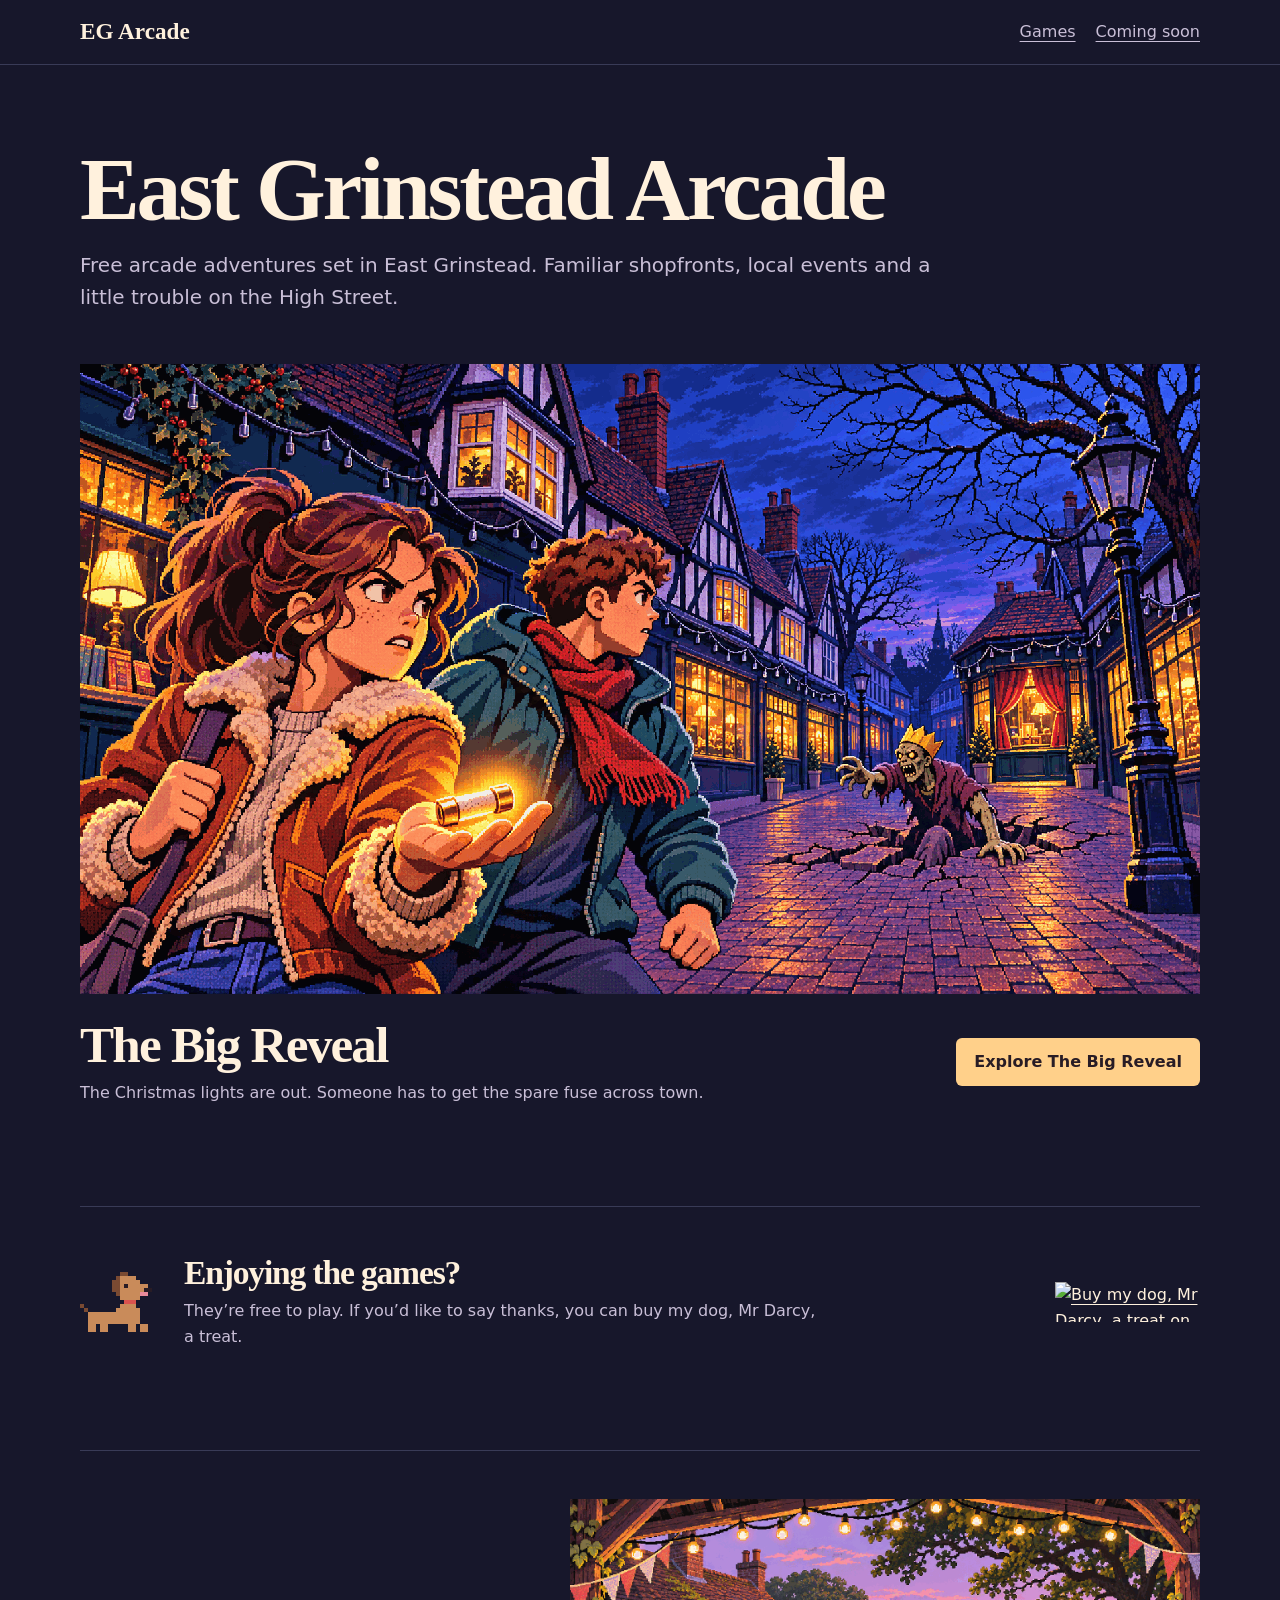
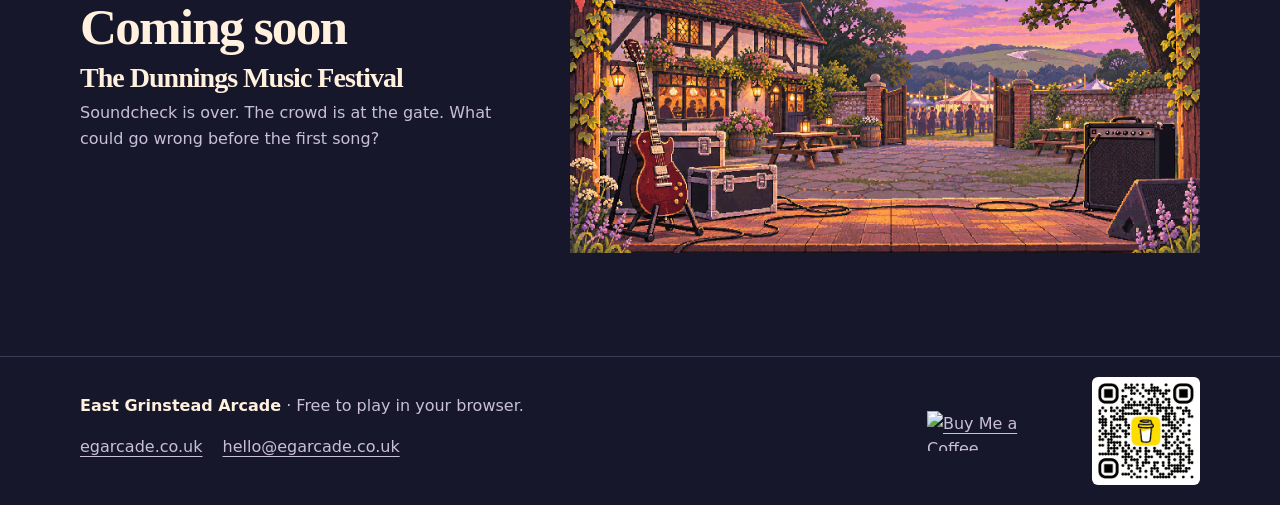
==== commit 94f011ac: "Use a small JPEG for share previews and the poster fallback Link-preview crawlers fetched the 707 KB" ====
--- a/docs/index.html
+++ b/docs/index.html
@@ -11,7 +11,9 @@
 <meta name="description" content="Free arcade games set in East Grinstead, inspired by its streets, shops and local events.">
 <meta property="og:title" content="East Grinstead Arcade · Free browser games">
 <meta property="og:description" content="Free arcade games set in East Grinstead, inspired by its streets, shops and local events.">
-<meta property="og:image" content="https://egarcade.co.uk/media/big-reveal-poster.png">
+<meta property="og:image" content="https://egarcade.co.uk/media/big-reveal-share.jpg">
+<meta property="og:image:width" content="800">
+<meta property="og:image:height" content="450">
 <link rel="stylesheet" href="./arcade.css">
 </head>
 <body>
@@ -26,8 +28,7 @@
   <section id="games" class="featured" aria-labelledby="featured-title">
     <picture class="poster">
   <source type="image/webp" srcset="media/big-reveal-poster-small.webp 560w, media/big-reveal-poster.webp 1120w" sizes="(max-width: 600px) 92vw, (max-width: 1216px) 92vw, 1120px">
-  <source media="(max-width: 600px)" srcset="media/big-reveal-poster-small.png">
-  <img src="media/big-reveal-poster.png" width="1120" height="630" fetchpriority="high" alt="Lizzy holds a glowing spare fuse beside George on the High Street.">
+  <img src="media/big-reveal-share.jpg" width="1120" height="630" fetchpriority="high" alt="Lizzy holds a glowing spare fuse beside George on the High Street.">
 </picture>
     <div class="title-row">
       <div class="story-copy">
